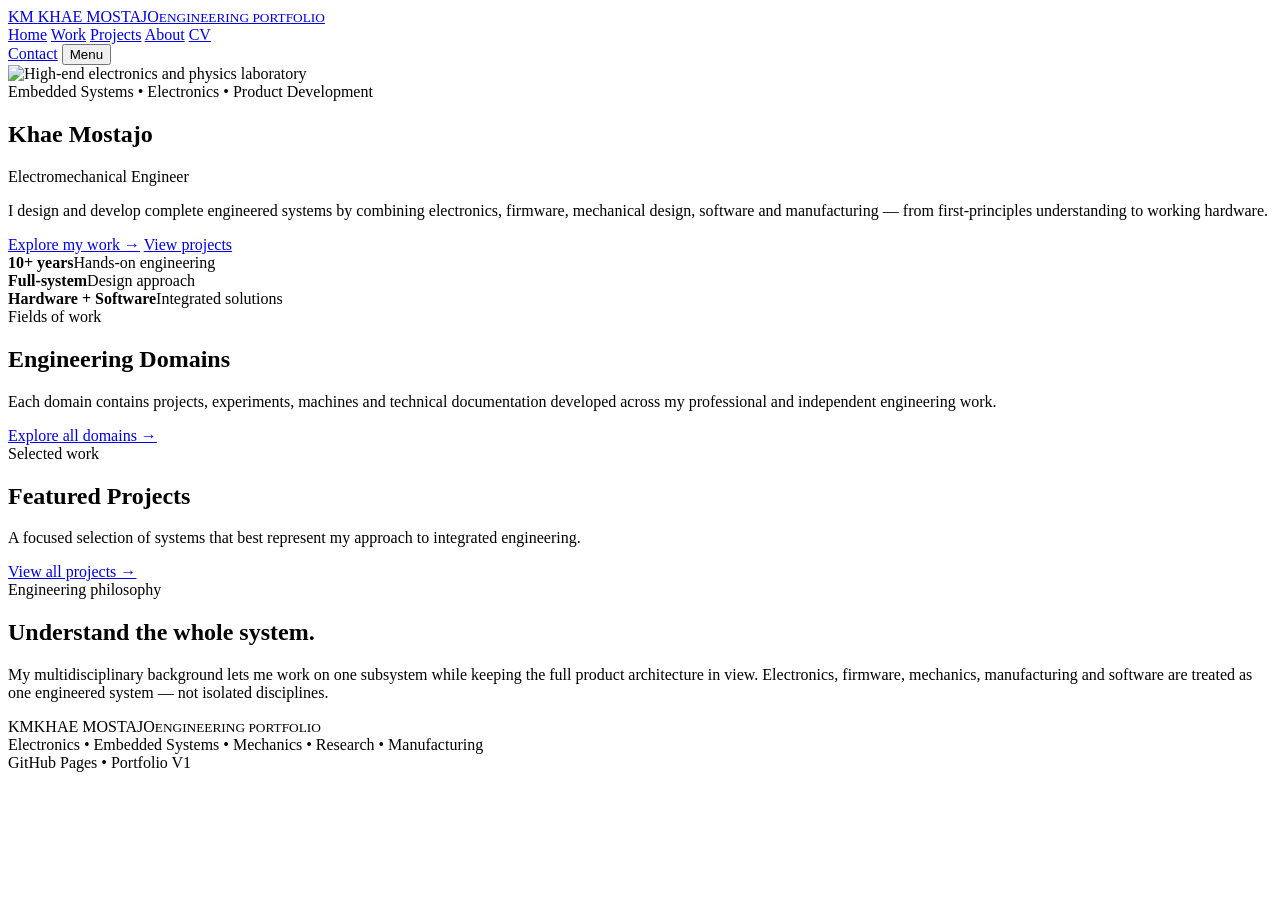
==== index.html @ fa75ae37 "Add files via upload" ====
<!doctype html>
<html lang="en">
<head>
  <meta charset="utf-8">
  <meta name="viewport" content="width=device-width,initial-scale=1">
  <meta name="description" content="Khae Mostajo engineering portfolio — embedded systems, electronics, RF, instrumentation, motors, machines and product development.">
  <title>Khae Mostajo — Engineering Portfolio</title>
  <link rel="preconnect" href="https://fonts.googleapis.com">
  <link rel="preconnect" href="https://fonts.gstatic.com" crossorigin>
  <link href="https://fonts.googleapis.com/css2?family=Inter:wght@400;500;600;700&display=swap" rel="stylesheet">
  <link rel="stylesheet" href="assets/css/styles.css">
</head>
<body data-page="home">

<header class="site-header">
  <div class="container nav">
    <a class="brand" href="index.html">
      <span class="mark">KM</span>
      <span>KHAE MOSTAJO<small>ENGINEERING PORTFOLIO</small></span>
    </a>
    <nav class="nav-links" id="nav-links">
      <a href="index.html">Home</a>
      <a href="work.html">Work</a>
      <a href="projects.html">Projects</a>
      <a href="about.html">About</a>
      <a href="cv.html">CV</a>
    </nav>
    <div class="nav-actions">
      <a class="btn" href="mailto:your-email@example.com">Contact</a>
      <button class="btn menu-btn" id="menu-btn" type="button">Menu</button>
    </div>
  </div>
</header>


<main>
  <section class="hero">
    <div class="hero-media"><img src="assets/images/hero-lab.png" alt="High-end electronics and physics laboratory"></div>
    <div class="container hero-inner">
      <div class="hero-copy">
        <div class="eyebrow">Embedded Systems • Electronics • Product Development</div>
        <h1>Khae Mostajo</h1>
        <div class="hero-title-sub">Electromechanical Engineer</div>
        <p>I design and develop complete engineered systems by combining electronics, firmware, mechanical design, software and manufacturing — from first-principles understanding to working hardware.</p>
        <div class="hero-buttons">
          <a class="btn primary" href="work.html">Explore my work →</a>
          <a class="btn" href="projects.html">View projects</a>
        </div>
        <div class="hero-stats">
          <div class="stat"><strong>10+ years</strong><span>Hands-on engineering</span></div>
          <div class="stat"><strong>Full-system</strong><span>Design approach</span></div>
          <div class="stat"><strong>Hardware + Software</strong><span>Integrated solutions</span></div>
        </div>
      </div>
    </div>
  </section>

  <section class="section">
    <div class="container">
      <div class="section-head">
        <div>
          <div class="eyebrow">Fields of work</div>
          <h2>Engineering Domains</h2>
          <p>Each domain contains projects, experiments, machines and technical documentation developed across my professional and independent engineering work.</p>
        </div>
        <a class="link-arrow" href="work.html">Explore all domains →</a>
      </div>
      <div class="domain-grid" id="domain-grid"></div>
    </div>
  </section>

  <section class="section" style="padding-top:0">
    <div class="container">
      <div class="section-head">
        <div>
          <div class="eyebrow">Selected work</div>
          <h2>Featured Projects</h2>
          <p>A focused selection of systems that best represent my approach to integrated engineering.</p>
        </div>
        <a class="link-arrow" href="projects.html">View all projects →</a>
      </div>
      <div class="project-grid" id="featured-grid"></div>
    </div>
  </section>

  <section class="manifesto">
    <div class="container manifesto-inner">
      <div>
        <div class="eyebrow">Engineering philosophy</div>
        <h2>Understand the whole system.</h2>
      </div>
      <p>My multidisciplinary background lets me work on one subsystem while keeping the full product architecture in view. Electronics, firmware, mechanics, manufacturing and software are treated as one engineered system — not isolated disciplines.</p>
    </div>
  </section>
</main>


<footer class="footer">
  <div class="container footer-inner">
    <div class="brand"><span class="mark">KM</span><span>KHAE MOSTAJO<small>ENGINEERING PORTFOLIO</small></span></div>
    <div>Electronics • Embedded Systems • Mechanics • Research • Manufacturing</div>
    <div>GitHub Pages • Portfolio V1</div>
  </div>
</footer>

<script src="assets/js/content.js"></script>
<script src="assets/js/site.js"></script>
</body>
</html>
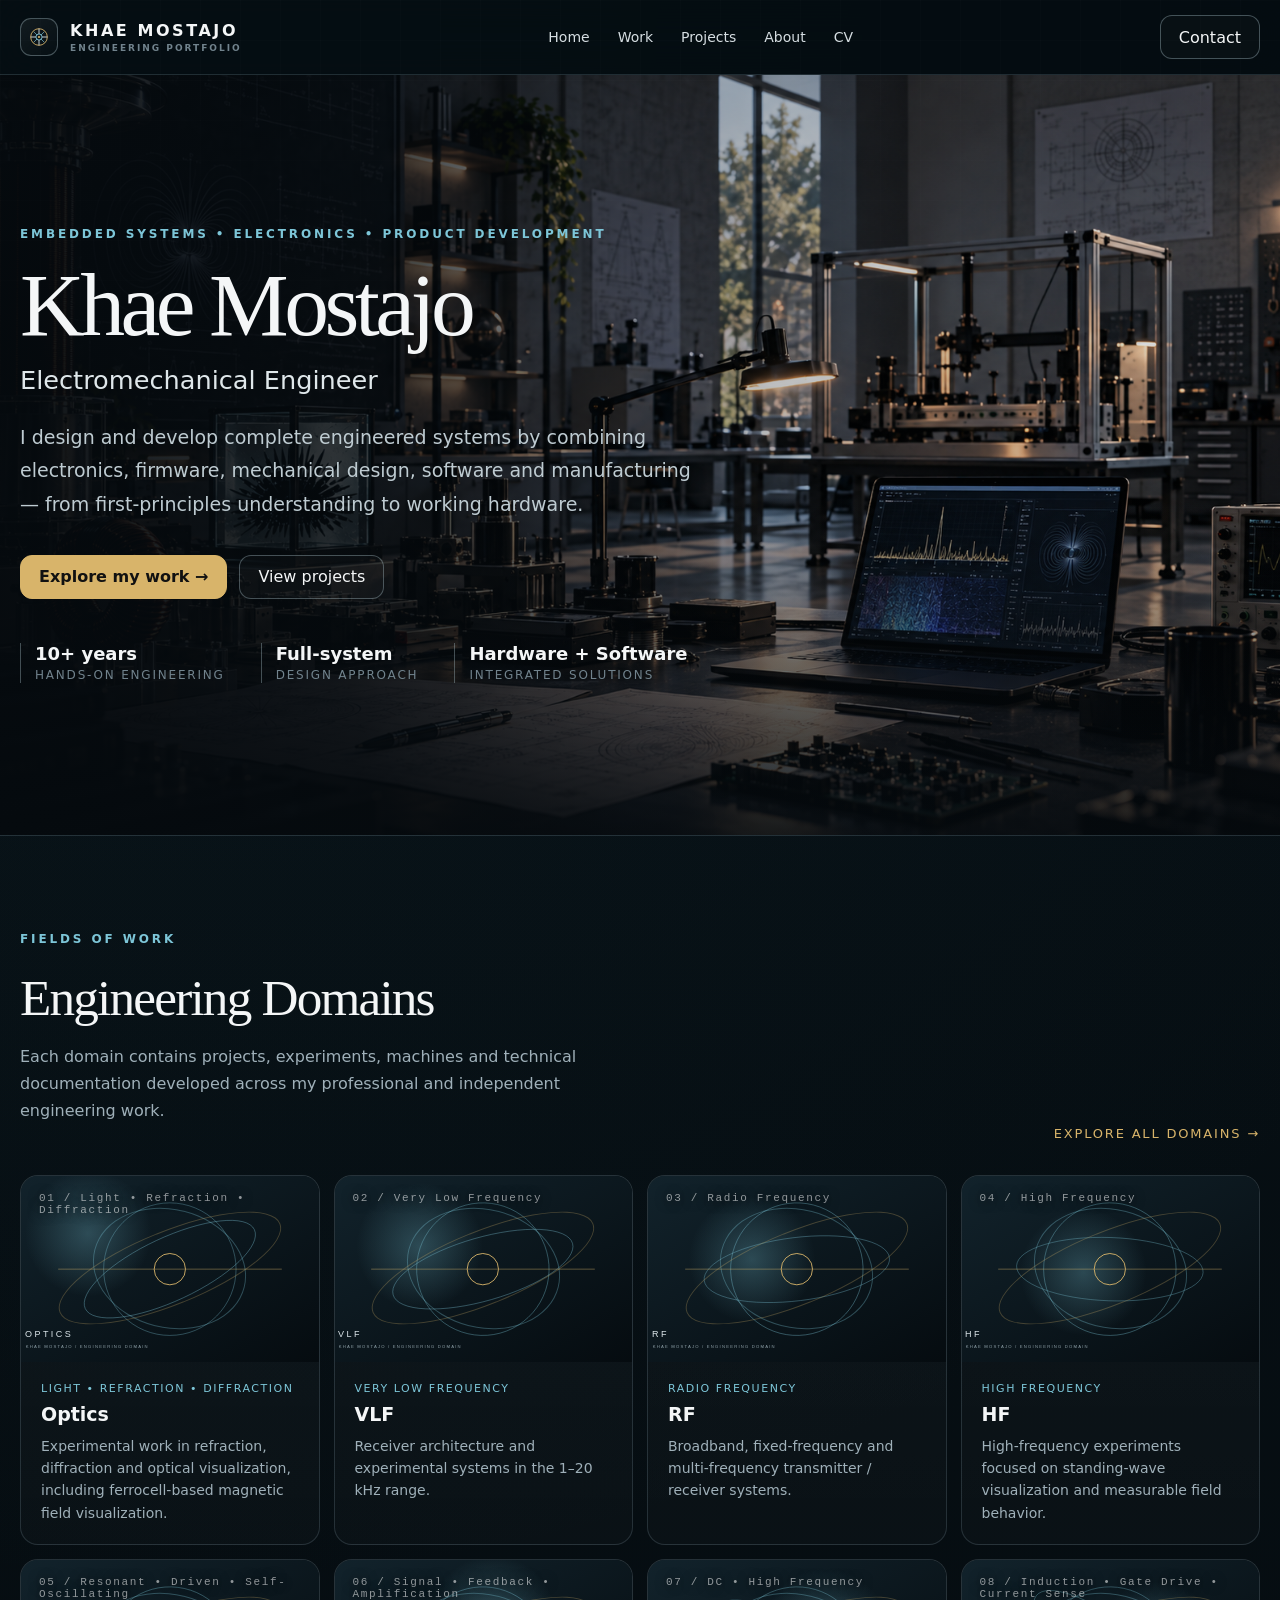
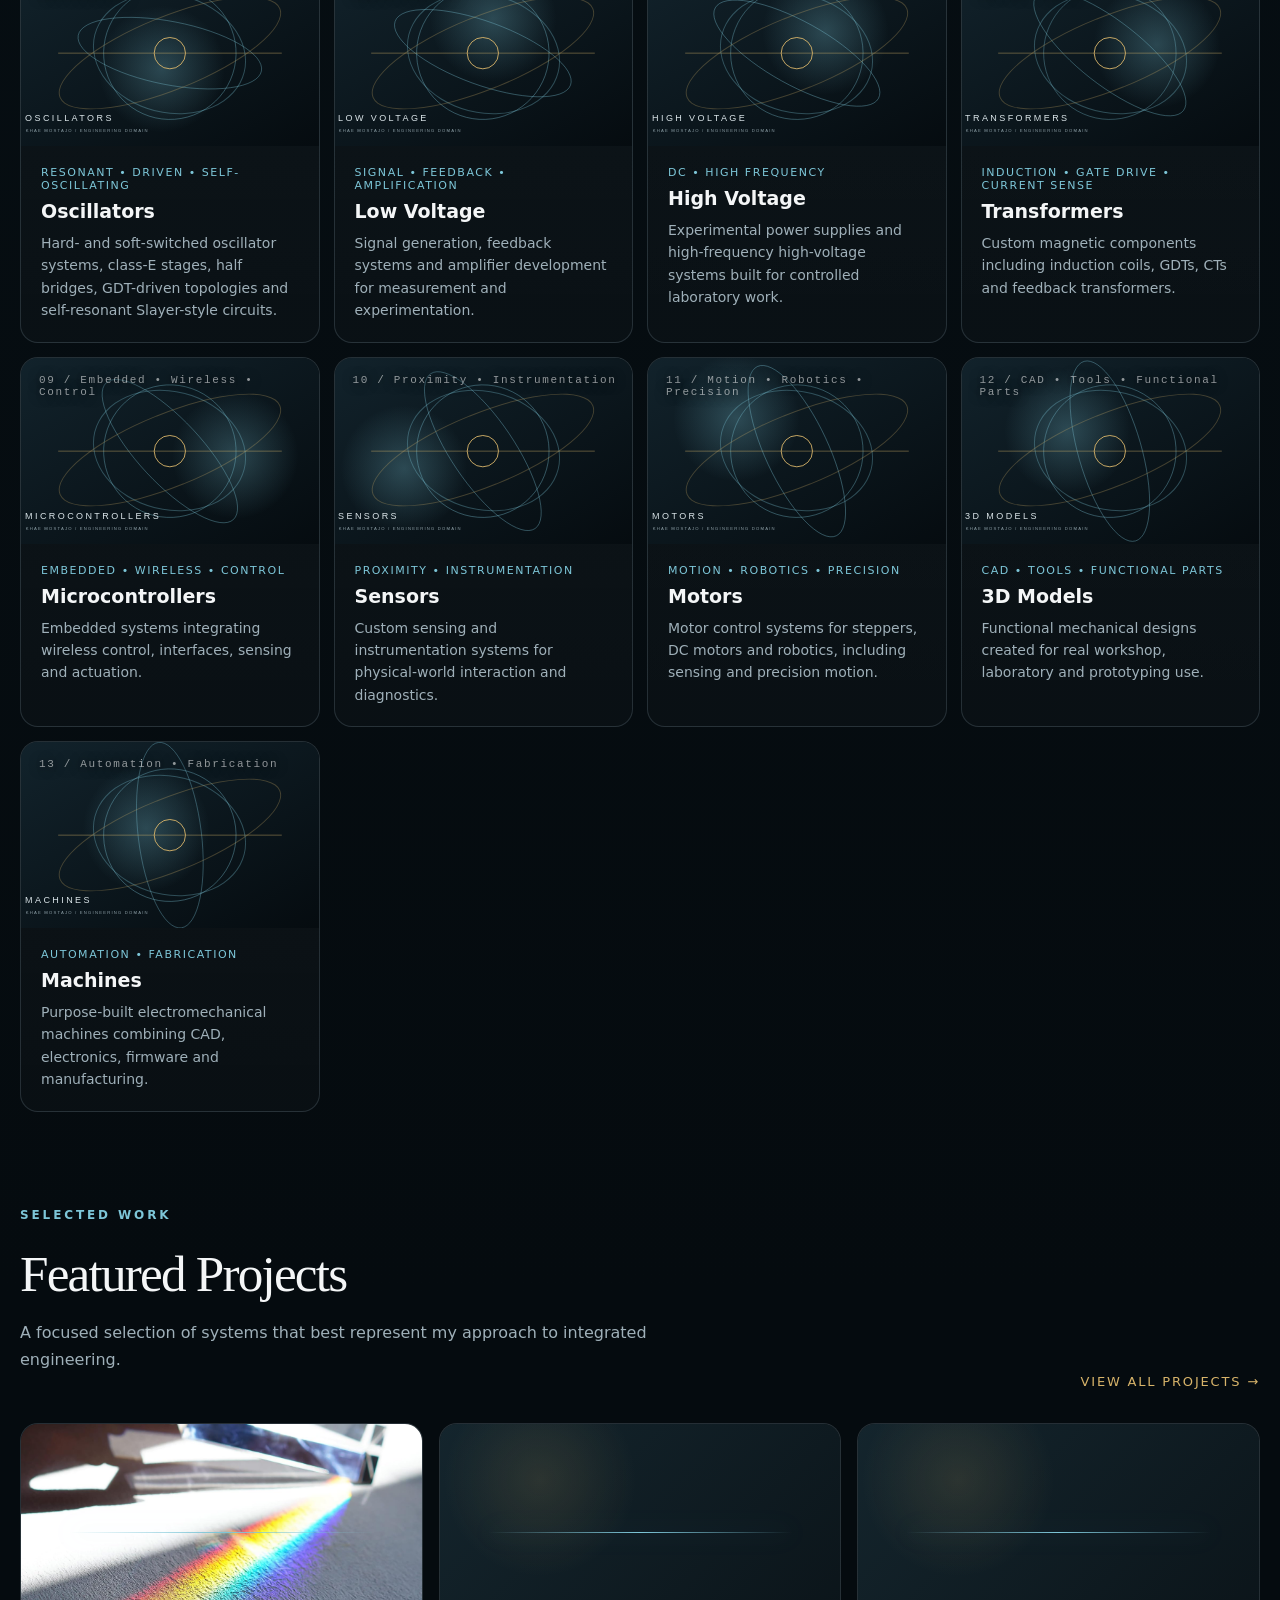
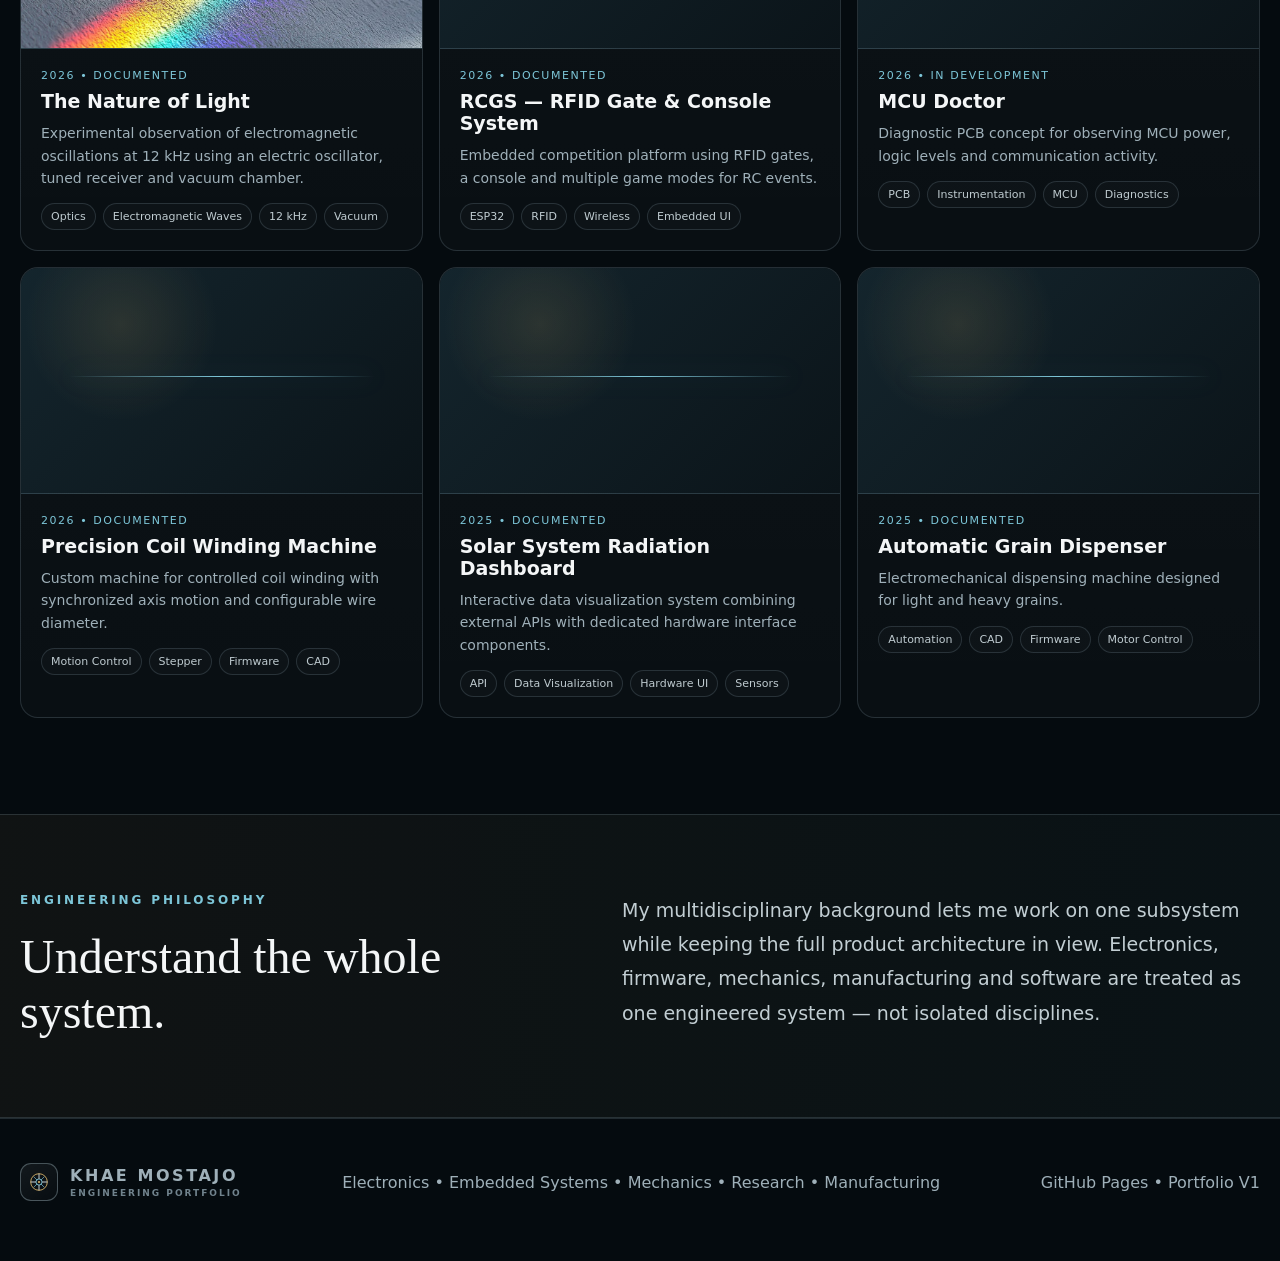
==== commit 0e788d39: "first project" ====
--- a/index.html
+++ b/index.html
@@ -15,7 +15,7 @@
 <header class="site-header">
   <div class="container nav">
     <a class="brand" href="index.html">
-      <span class="mark">KM</span>
+      <span class="mark"><img src="assets/images/motor-logo.svg" alt="Motor diagram logo"></span>
       <span>KHAE MOSTAJO<small>ENGINEERING PORTFOLIO</small></span>
     </a>
     <nav class="nav-links" id="nav-links">
@@ -97,7 +97,7 @@
 
 <footer class="footer">
   <div class="container footer-inner">
-    <div class="brand"><span class="mark">KM</span><span>KHAE MOSTAJO<small>ENGINEERING PORTFOLIO</small></span></div>
+    <div class="brand"><span class="mark"><img src="assets/images/motor-logo.svg" alt="Motor diagram logo"></span><span>KHAE MOSTAJO<small>ENGINEERING PORTFOLIO</small></span></div>
     <div>Electronics • Embedded Systems • Mechanics • Research • Manufacturing</div>
     <div>GitHub Pages • Portfolio V1</div>
   </div>
--- a/assets/css/styles.css
+++ b/assets/css/styles.css
@@ -0,0 +1,222 @@
+
+:root{
+  --bg:#071015;
+  --bg-2:#0a141a;
+  --panel:#0d1a21;
+  --panel-2:#101f27;
+  --line:rgba(163,190,202,.18);
+  --line-strong:rgba(180,205,216,.35);
+  --text:#f4f6f7;
+  --muted:#9fb0b9;
+  --muted-2:#71838d;
+  --accent:#d8b46a;
+  --accent-2:#7dc6d8;
+  --accent-soft:rgba(216,180,106,.12);
+  --radius:18px;
+  --radius-sm:12px;
+  --shadow:0 20px 70px rgba(0,0,0,.34);
+  --max:1480px;
+}
+*{box-sizing:border-box}
+html{scroll-behavior:smooth}
+body{
+  margin:0;
+  background:
+    radial-gradient(circle at 15% 0%, rgba(41,92,108,.10), transparent 35%),
+    linear-gradient(180deg,var(--bg),#050b0f 65%);
+  color:var(--text);
+  font-family:Inter,ui-sans-serif,system-ui,-apple-system,BlinkMacSystemFont,"Segoe UI",sans-serif;
+  -webkit-font-smoothing:antialiased;
+}
+body::before{
+  content:"";
+  position:fixed;inset:0;pointer-events:none;z-index:100;
+  background-image:linear-gradient(rgba(255,255,255,.012) 1px,transparent 1px),linear-gradient(90deg,rgba(255,255,255,.012) 1px,transparent 1px);
+  background-size:40px 40px;
+  mask-image:linear-gradient(to bottom,black,transparent 70%);
+}
+a{color:inherit;text-decoration:none}
+img{display:block;max-width:100%}
+button,input{font:inherit}
+.container{width:min(calc(100% - 40px),var(--max));margin:auto}
+.site-header{
+  position:sticky;top:0;z-index:80;
+  backdrop-filter:blur(20px) saturate(120%);
+  background:rgba(5,11,15,.76);
+  border-bottom:1px solid var(--line);
+}
+.nav{height:74px;display:flex;align-items:center;justify-content:space-between;gap:26px}
+.brand{display:flex;align-items:center;gap:12px;font-weight:700;letter-spacing:.16em}
+.mark{
+  width:38px;height:38px;display:grid;place-items:center;
+  border:1px solid var(--line-strong);border-radius:11px;
+  font-size:13px;letter-spacing:-.05em;
+  background:linear-gradient(145deg,rgba(255,255,255,.06),rgba(255,255,255,.01));
+}
+.brand small{display:block;color:var(--muted-2);font-size:9px;letter-spacing:.22em;margin-top:3px}
+.nav-links{display:flex;align-items:center;gap:28px;color:#d6dee2;font-size:14px}
+.nav-links a{position:relative}
+.nav-links a::after{content:"";position:absolute;left:0;right:100%;bottom:-8px;height:1px;background:var(--accent);transition:.25s}
+.nav-links a:hover::after,.nav-links a.active::after{right:0}
+.nav-actions{display:flex;gap:10px;align-items:center}
+.btn{
+  min-height:44px;display:inline-flex;align-items:center;justify-content:center;gap:10px;
+  padding:0 18px;border-radius:12px;border:1px solid var(--line-strong);
+  color:var(--text);background:rgba(255,255,255,.02);transition:.22s ease;
+}
+.btn:hover{transform:translateY(-1px);border-color:rgba(216,180,106,.55);background:var(--accent-soft)}
+.btn.primary{background:var(--accent);color:#111;border-color:var(--accent);font-weight:700}
+.menu-btn{display:none}
+.hero{
+  min-height:760px;position:relative;overflow:hidden;border-bottom:1px solid var(--line)
+}
+.hero-media{position:absolute;inset:0}
+.hero-media img{width:100%;height:100%;object-fit:cover;object-position:center}
+.hero-media::after{
+  content:"";position:absolute;inset:0;
+  background:
+    linear-gradient(90deg,rgba(5,10,14,.96) 0%,rgba(5,10,14,.82) 28%,rgba(5,10,14,.28) 56%,rgba(5,10,14,.10) 100%),
+    linear-gradient(0deg,rgba(5,10,14,.9),transparent 45%);
+}
+.hero-inner{
+  min-height:760px;position:relative;z-index:2;
+  display:flex;align-items:center;
+}
+.hero-copy{max-width:720px;padding:100px 0}
+.eyebrow{
+  color:var(--accent-2);text-transform:uppercase;letter-spacing:.24em;
+  font-size:12px;font-weight:700;margin-bottom:22px;
+}
+h1,h2,h3{font-family:Georgia,"Times New Roman",serif;font-weight:500}
+h1{font-size:clamp(56px,7vw,112px);line-height:.94;margin:0 0 18px;letter-spacing:-.05em}
+.hero-title-sub{font-size:clamp(24px,2vw,34px);color:#dfe7ea;margin-bottom:26px}
+.hero p{font-size:19px;line-height:1.75;color:#becbd1;max-width:690px}
+.hero-buttons{display:flex;gap:12px;flex-wrap:wrap;margin-top:34px}
+.hero-stats{display:flex;gap:36px;flex-wrap:wrap;margin-top:44px}
+.stat{padding-left:14px;border-left:1px solid var(--line-strong)}
+.stat strong{display:block;font-size:18px}
+.stat span{font-size:12px;color:var(--muted-2);text-transform:uppercase;letter-spacing:.15em}
+.section{padding:96px 0}
+.section-head{display:flex;justify-content:space-between;align-items:end;gap:30px;margin-bottom:34px}
+.section-head h2{margin:0;font-size:clamp(38px,4vw,62px);letter-spacing:-.035em}
+.section-head p{color:var(--muted);max-width:640px;line-height:1.7}
+.link-arrow{color:var(--accent);font-size:13px;text-transform:uppercase;letter-spacing:.14em}
+.domain-grid{display:grid;grid-template-columns:repeat(4,1fr);gap:14px}
+.domain-card,.project-card{
+  position:relative;overflow:hidden;border:1px solid var(--line);
+  background:linear-gradient(180deg,rgba(255,255,255,.035),rgba(255,255,255,.018));
+  border-radius:var(--radius);transition:.25s ease;
+}
+.domain-card:hover,.project-card:hover{transform:translateY(-4px);border-color:rgba(125,198,216,.35);box-shadow:var(--shadow)}
+.domain-visual{
+  aspect-ratio:16/10;position:relative;overflow:hidden;background:
+  radial-gradient(circle at 70% 30%,rgba(125,198,216,.12),transparent 30%),
+  linear-gradient(145deg,#13242d,#071015 70%);
+}
+.domain-visual::before,
+.domain-visual::after{
+  content:"";position:absolute;border:1px solid rgba(125,198,216,.32);border-radius:50%;
+  inset:18% 24%;transform:rotate(14deg)
+}
+.domain-visual::after{inset:30% 10%;transform:rotate(-22deg);border-color:rgba(216,180,106,.28)}
+.domain-code{
+  position:absolute;left:18px;top:16px;font-family:ui-monospace,monospace;
+  font-size:11px;letter-spacing:.15em;color:rgba(255,255,255,.55)
+}
+.card-body{padding:20px}
+.card-kicker{font-size:11px;color:var(--accent-2);text-transform:uppercase;letter-spacing:.14em}
+.card-body h3{font-family:Inter,system-ui,sans-serif;font-size:19px;font-weight:650;margin:8px 0 10px}
+.card-body p{color:var(--muted);font-size:14px;line-height:1.6;margin:0}
+.project-grid{display:grid;grid-template-columns:repeat(3,1fr);gap:16px}
+.project-media{
+  aspect-ratio:16/9;background:
+    radial-gradient(circle at 25% 25%,rgba(216,180,106,.13),transparent 28%),
+    linear-gradient(135deg,#14252d,#0b1419);
+  border-bottom:1px solid var(--line);
+  position:relative;overflow:hidden;
+}
+.project-media::before{
+  content:"";position:absolute;left:12%;right:12%;top:48%;height:1px;background:linear-gradient(90deg,transparent,var(--accent-2),transparent);
+  box-shadow:0 0 24px rgba(125,198,216,.4)
+}
+.tags{display:flex;gap:7px;flex-wrap:wrap;margin-top:14px}
+.tag{font-size:11px;color:#bfcbd0;border:1px solid var(--line);border-radius:999px;padding:6px 9px;background:rgba(255,255,255,.02)}
+.manifesto{
+  border-top:1px solid var(--line);border-bottom:1px solid var(--line);
+  background:linear-gradient(90deg,rgba(216,180,106,.05),rgba(125,198,216,.035));
+}
+.manifesto-inner{padding:78px 0;display:grid;grid-template-columns:.9fr 1.1fr;gap:80px;align-items:start}
+.manifesto h2{font-size:48px;margin:0}
+.manifesto p{color:#c2ced3;font-size:19px;line-height:1.8;margin:0}
+.footer{padding:44px 0 60px;color:var(--muted);border-top:1px solid var(--line)}
+.footer-inner{display:flex;justify-content:space-between;gap:30px;align-items:center;flex-wrap:wrap}
+.page-hero{padding:92px 0 52px;border-bottom:1px solid var(--line)}
+.page-hero h1{font-size:clamp(52px,7vw,94px);margin-bottom:20px}
+.page-hero p{max-width:760px;color:var(--muted);font-size:18px;line-height:1.75}
+.toolbar{
+  display:flex;gap:10px;align-items:center;flex-wrap:wrap;margin-bottom:28px
+}
+.search{
+  flex:1;min-width:260px;background:rgba(255,255,255,.02);border:1px solid var(--line);
+  color:var(--text);padding:13px 14px;border-radius:12px;outline:none
+}
+.search:focus{border-color:rgba(125,198,216,.45)}
+.filter-btn{
+  background:rgba(255,255,255,.02);color:#c8d2d7;border:1px solid var(--line);
+  padding:10px 13px;border-radius:999px;cursor:pointer
+}
+.filter-btn.active{background:var(--accent-soft);border-color:rgba(216,180,106,.45);color:#f4dca8}
+.domain-layout,.project-layout{display:grid;grid-template-columns:250px 1fr;gap:34px}
+.side-nav{position:sticky;top:104px;align-self:start;border-right:1px solid var(--line);padding-right:24px}
+.side-nav a{display:block;padding:10px 0;color:var(--muted);font-size:14px}
+.side-nav a:hover,.side-nav a.active{color:var(--text)}
+.detail-panel{
+  border:1px solid var(--line);border-radius:var(--radius);overflow:hidden;
+  background:rgba(255,255,255,.018)
+}
+.detail-visual{
+  min-height:420px;background:
+    radial-gradient(circle at 70% 20%,rgba(125,198,216,.12),transparent 30%),
+    radial-gradient(circle at 30% 50%,rgba(216,180,106,.09),transparent 25%),
+    linear-gradient(135deg,#12212a,#071015);
+  display:grid;place-items:center;position:relative
+}
+.detail-visual .sig{font-family:ui-monospace,monospace;font-size:14px;color:rgba(255,255,255,.45);letter-spacing:.18em}
+.detail-content{padding:30px}
+.detail-grid{display:grid;grid-template-columns:1fr 1fr;gap:16px;margin-top:24px}
+.info-card{border:1px solid var(--line);border-radius:14px;padding:20px;background:rgba(255,255,255,.015)}
+.info-card h3{font-family:Inter,sans-serif;font-size:14px;margin:0 0 10px;color:var(--accent-2)}
+.info-card p{color:var(--muted);line-height:1.7;margin:0}
+.breadcrumbs{color:var(--muted-2);font-size:13px;margin-bottom:18px}
+.status{display:inline-flex;align-items:center;gap:8px;border:1px solid var(--line);padding:8px 10px;border-radius:999px;color:#c9d4d9;font-size:12px}
+.status::before{content:"";width:7px;height:7px;border-radius:50%;background:var(--accent)}
+.mobile-panel{display:none}
+@media(max-width:1100px){
+  .domain-grid{grid-template-columns:repeat(3,1fr)}
+  .project-grid{grid-template-columns:repeat(2,1fr)}
+  .nav-links{display:none}
+  .menu-btn{display:inline-flex}
+}
+@media(max-width:780px){
+  .container{width:min(calc(100% - 24px),var(--max))}
+  .hero,.hero-inner{min-height:720px}
+  .hero-copy{padding:80px 0}
+  .hero-media::after{background:linear-gradient(0deg,rgba(5,10,14,.96),rgba(5,10,14,.36) 75%)}
+  h1{font-size:58px}
+  .domain-grid,.project-grid{grid-template-columns:1fr 1fr}
+  .manifesto-inner{grid-template-columns:1fr;gap:24px}
+  .section{padding:68px 0}
+  .domain-layout,.project-layout{grid-template-columns:1fr}
+  .side-nav{display:none}
+  .detail-grid{grid-template-columns:1fr}
+  .mobile-panel{display:block}
+}
+@media(max-width:520px){
+  .domain-grid,.project-grid{grid-template-columns:1fr}
+  .hero p{font-size:17px}
+  .nav-actions .btn{display:none}
+  .section-head{align-items:start;flex-direction:column}
+  .hero-stats{gap:20px}
+}
+
+.mark img{width:28px;height:28px;object-fit:contain}.domain-visual img,.project-media img{width:100%;height:100%;object-fit:cover}.domain-code{z-index:2;text-shadow:0 1px 12px #000}.domain-page-hero{position:relative;overflow:hidden;min-height:420px;display:flex;align-items:end}.page-hero-cover{position:absolute;inset:0;width:100%;height:100%;object-fit:cover;opacity:.48}.domain-page-hero::after{content:"";position:absolute;inset:0;background:linear-gradient(90deg,rgba(5,11,15,.96),rgba(5,11,15,.55) 58%,rgba(5,11,15,.25)),linear-gradient(0deg,#050b0f,transparent 65%)}.page-hero-content{position:relative;z-index:2}.project-hero-media{min-height:0;aspect-ratio:1103/617}.project-hero-media img{width:100%;height:100%;object-fit:cover}.project-media-section{margin-top:34px}.project-media-section h2{font-size:36px;margin:0 0 20px}.project-gallery{display:grid;gap:24px}.media-item{margin:0}.media-frame{aspect-ratio:1103/617;border:1px solid var(--line);border-radius:14px;overflow:hidden;background:#081117;position:relative}.media-frame img{width:100%;height:100%;object-fit:cover}.media-placeholder{display:none;position:absolute;inset:0;place-items:center;align-content:center;gap:10px;text-align:center;color:var(--muted);background:radial-gradient(circle at center,rgba(125,198,216,.1),transparent 35%),#081117}.media-placeholder strong{color:var(--accent);font-size:24px}.media-placeholder span{font-family:ui-monospace,monospace;font-size:12px}.media-item figcaption{padding:12px 2px 0;color:var(--muted);line-height:1.6;font-size:14px}.media-item figcaption strong{color:var(--accent-2);margin-right:7px}
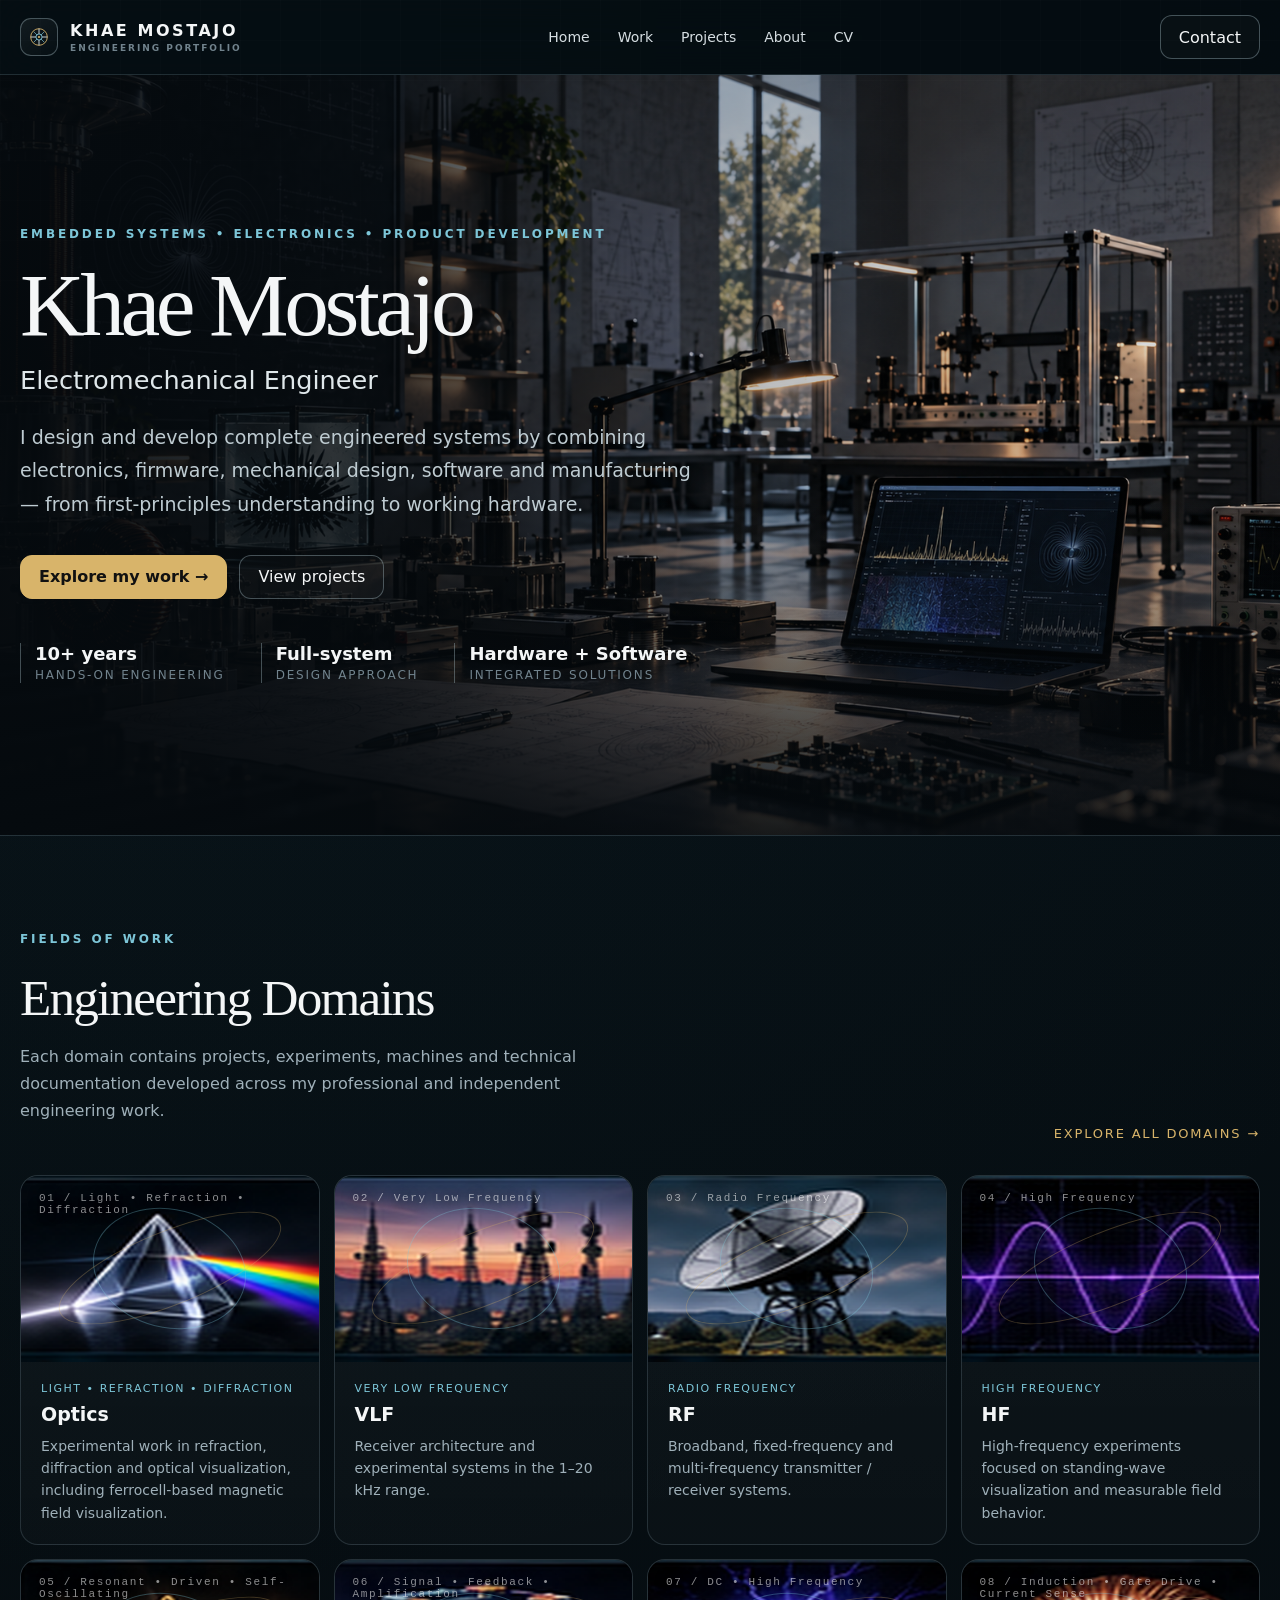
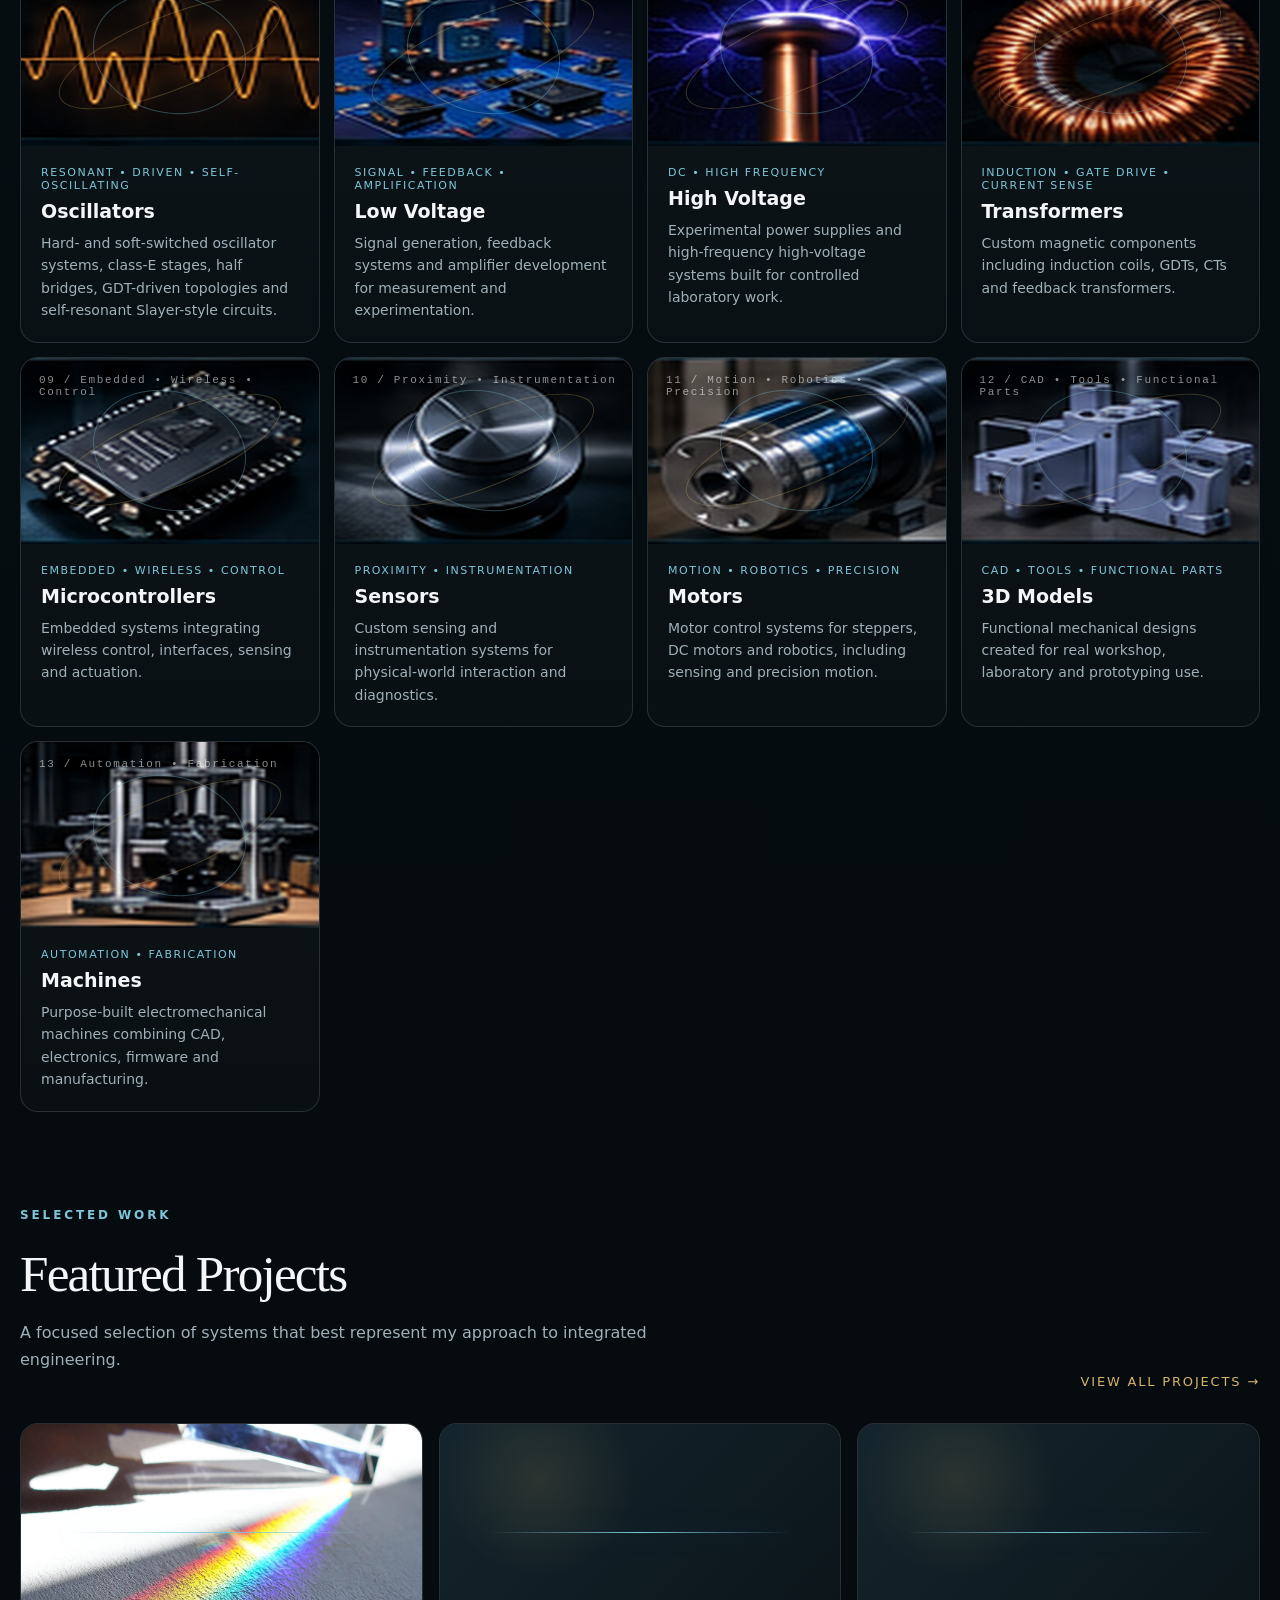
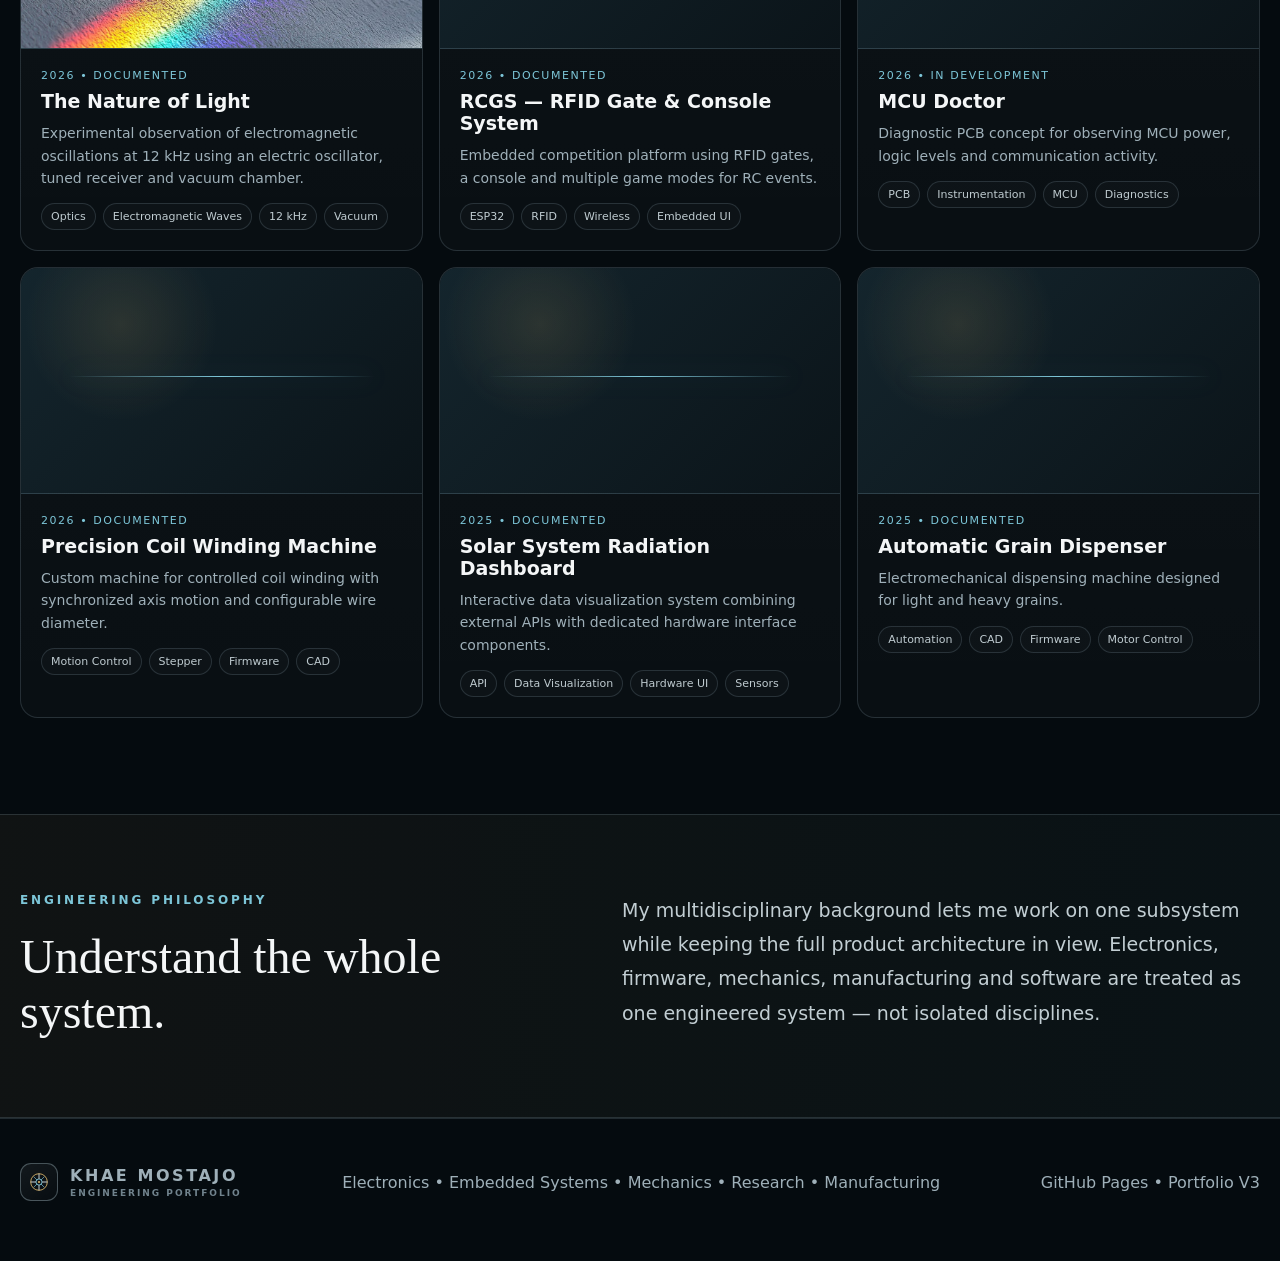
==== commit 0e898688: "mew" ====
--- a/index.html
+++ b/index.html
@@ -99,7 +99,7 @@
   <div class="container footer-inner">
     <div class="brand"><span class="mark"><img src="assets/images/motor-logo.svg" alt="Motor diagram logo"></span><span>KHAE MOSTAJO<small>ENGINEERING PORTFOLIO</small></span></div>
     <div>Electronics • Embedded Systems • Mechanics • Research • Manufacturing</div>
-    <div>GitHub Pages • Portfolio V1</div>
+    <div>GitHub Pages • Portfolio V3</div>
   </div>
 </footer>
 
--- a/assets/css/styles.css
+++ b/assets/css/styles.css
@@ -220,3 +220,18 @@
 }
 
 .mark img{width:28px;height:28px;object-fit:contain}.domain-visual img,.project-media img{width:100%;height:100%;object-fit:cover}.domain-code{z-index:2;text-shadow:0 1px 12px #000}.domain-page-hero{position:relative;overflow:hidden;min-height:420px;display:flex;align-items:end}.page-hero-cover{position:absolute;inset:0;width:100%;height:100%;object-fit:cover;opacity:.48}.domain-page-hero::after{content:"";position:absolute;inset:0;background:linear-gradient(90deg,rgba(5,11,15,.96),rgba(5,11,15,.55) 58%,rgba(5,11,15,.25)),linear-gradient(0deg,#050b0f,transparent 65%)}.page-hero-content{position:relative;z-index:2}.project-hero-media{min-height:0;aspect-ratio:1103/617}.project-hero-media img{width:100%;height:100%;object-fit:cover}.project-media-section{margin-top:34px}.project-media-section h2{font-size:36px;margin:0 0 20px}.project-gallery{display:grid;gap:24px}.media-item{margin:0}.media-frame{aspect-ratio:1103/617;border:1px solid var(--line);border-radius:14px;overflow:hidden;background:#081117;position:relative}.media-frame img{width:100%;height:100%;object-fit:cover}.media-placeholder{display:none;position:absolute;inset:0;place-items:center;align-content:center;gap:10px;text-align:center;color:var(--muted);background:radial-gradient(circle at center,rgba(125,198,216,.1),transparent 35%),#081117}.media-placeholder strong{color:var(--accent);font-size:24px}.media-placeholder span{font-family:ui-monospace,monospace;font-size:12px}.media-item figcaption{padding:12px 2px 0;color:var(--muted);line-height:1.6;font-size:14px}.media-item figcaption strong{color:var(--accent-2);margin-right:7px}
+
+/* V3 — document-style project pages */
+.project-document-section{padding-top:54px}
+.project-document-wrap{max-width:1050px}
+.project-document{max-width:900px;margin:0 auto}
+.project-document h1{font-size:clamp(42px,5vw,68px);margin:8px 0 24px;letter-spacing:-.035em}
+.project-document h2{font-size:28px;margin:38px 0 12px}
+.project-document p{font-size:16px;line-height:1.72;color:#d8e0e4;margin:0 0 24px}
+.project-cover{width:100%;aspect-ratio:1103/617;overflow:hidden;border:1px solid var(--line);border-radius:10px;margin:0 0 30px;background:#071015}
+.project-cover img{width:100%;height:100%;object-fit:cover;display:block}
+.document-figure{width:60%;margin:30px auto 34px;text-align:center}
+.document-figure img{display:block;width:100%;aspect-ratio:1103/617;object-fit:cover;border-radius:5px;border:1px solid var(--line)}
+.document-figure figcaption{font-weight:700;color:#fff;font-size:13px;margin-top:9px}
+.continue-project{padding-top:4px;color:#fff!important}
+@media(max-width:780px){.document-figure{width:100%}.project-document-section{padding-top:34px}.project-document p{font-size:15px}.project-cover{margin-bottom:24px}}
